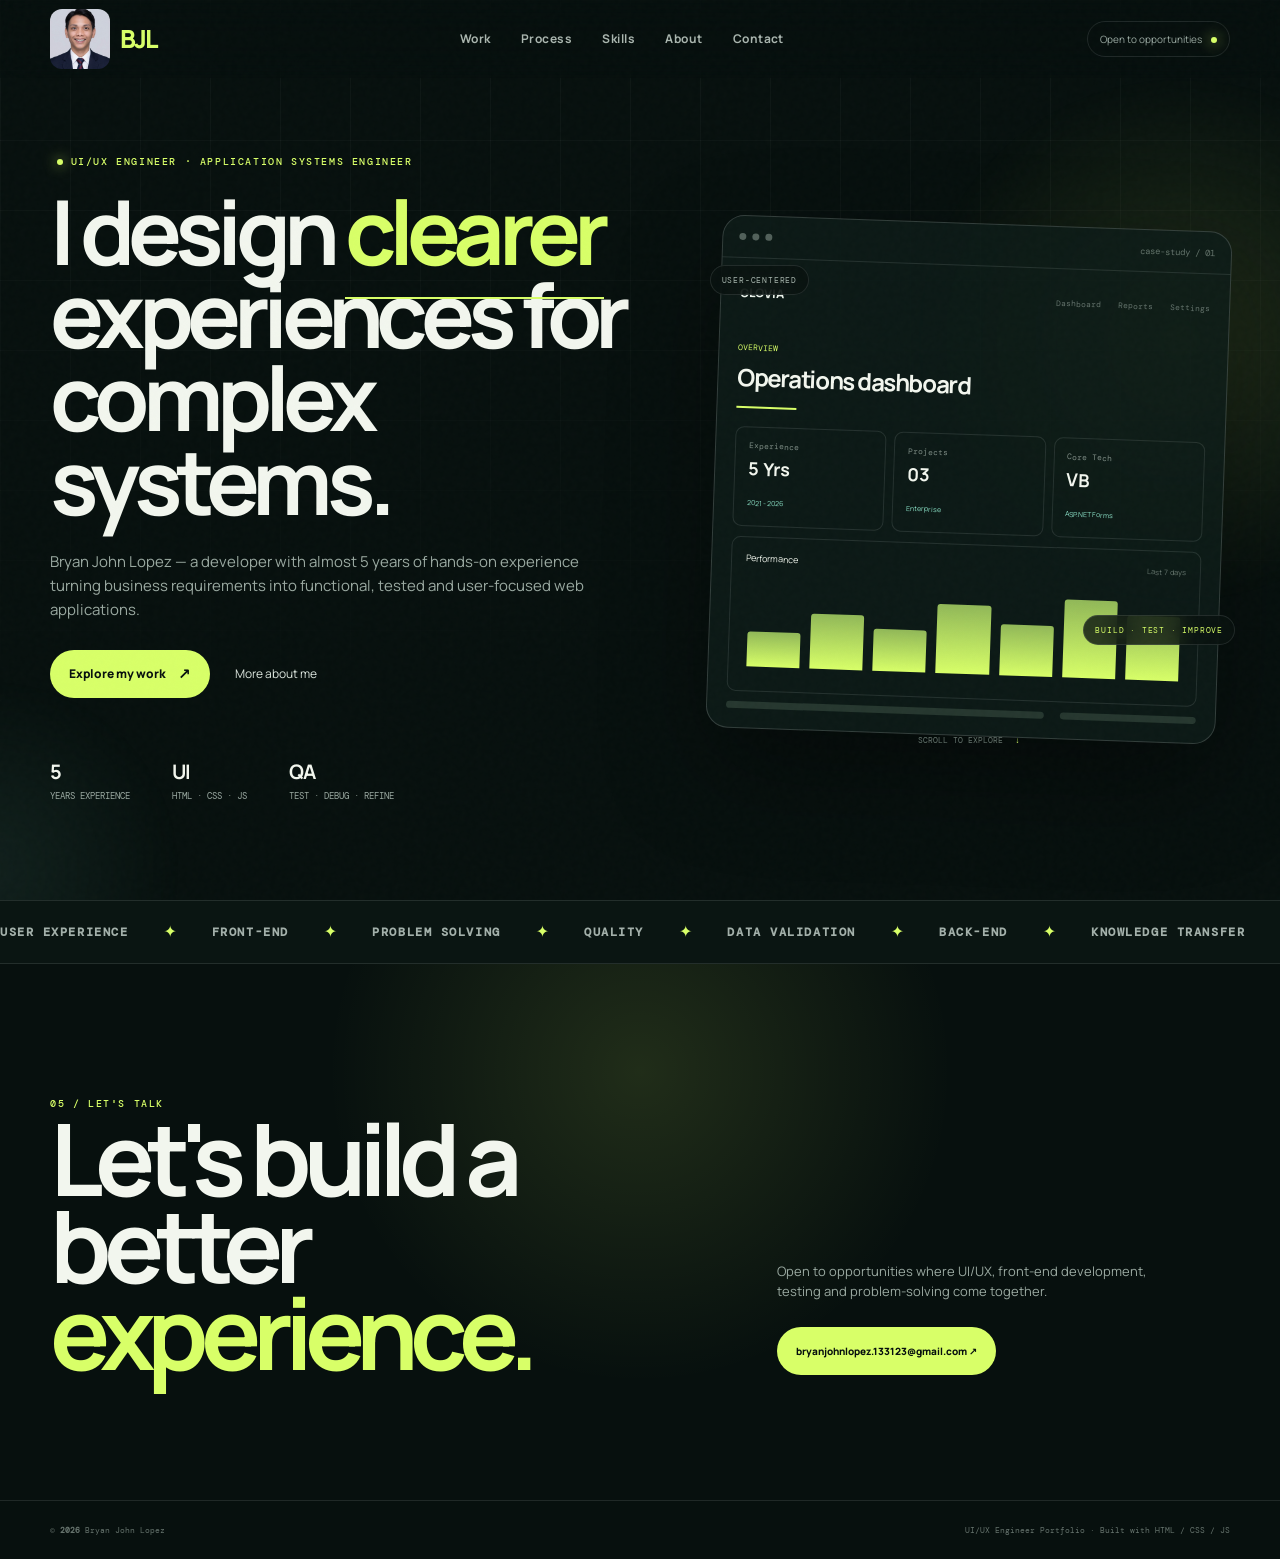
==== index.html @ e5b0832d "first commit" ====
<!DOCTYPE html>
<html lang="en">
  <head>
    <meta charset="utf-8" />
    <meta name="viewport" content="width=device-width,initial-scale=1" />
    <meta
      name="description"
      content="Bryan John Lopez — UI/UX Engineer & Application Systems Engineer portfolio"
    />
    <title>Bryan John Lopez — UI/UX Engineer</title>
    <link rel="preconnect" href="https://fonts.googleapis.com" />
    <link rel="preconnect" href="https://fonts.gstatic.com" crossorigin />
    <link
      href="https://fonts.googleapis.com/css2?family=DM+Mono:wght@400;500&family=Manrope:wght@400;500;600;700;800&display=swap"
      rel="stylesheet"
    />
    <link rel="stylesheet" href="style.css" />
  </head>
  <body>
    <div class="noise"></div>
    <div class="cursor-dot"></div>
    <div class="cursor-ring"></div>

    <header class="header">
      <a class="logo magnetic" href="#home" style="display: inline-flex; align-items: center; gap: 10px; text-decoration: none;">
  <img 
    src="ProperPic.jpeg" 
    alt="Bryan" 
    style="width: 60px !important; height: 60px !important; border-radius: 20% !important; object-fit: cover !important; flex-shrink: 0 !important; display: block !important;"
  />
  <span>BJL</span>
</a>
      <nav class="nav" id="nav">
        <a href="work.html">Work</a><a href="process.html">Process</a
        ><a href="skills.html">Skills</a
        ><a href="about.html" class="text-link">About</a
        ><a href="#contact">Contact</a>
      </nav>
      <a class="header-cta" href="#contact"
        >Open to opportunities <i></i></a>
      <button class="menu" aria-label="Toggle menu">
        <span></span><span></span>
      </button>
    </header>

    <main>
      <section class="hero" id="home">
        <div class="hero-grid-bg"></div>
        <div class="orb orb-a"></div>
        <div class="orb orb-b"></div>
        <div class="container hero-layout">
          <div class="hero-copy reveal">
            <div class="eyebrow">
              <span class="pulse"></span> UI/UX ENGINEER · APPLICATION SYSTEMS
              ENGINEER
            </div>
            <h1>
              I design <span>clearer</span> experiences for complex systems.
            </h1>
            <p class="hero-lead">
              Bryan John Lopez — a developer with almost 5 years of hands-on
              experience turning business requirements into functional, tested
              and user-focused web applications.
            </p>
            <div class="hero-buttons">
              <a class="btn primary magnetic" href="work.html"
                >Explore my work <b>↗</b></a>
              <a class="text-link" href="about.html">More about me</a>
              <a class="text-link" href="process.html"></a>
              <a class="text-link" href="skills.html"></a>
            </div>
            <div class="hero-stats">
              <div><strong>5</strong><span>Years experience</span></div>
              <div><strong>UI</strong><span>HTML · CSS · JS</span></div>
              <div><strong>QA</strong><span>Test · Debug · Refine</span></div>
            </div>
          </div>

          <div class="hero-visual reveal delay-2">
            <div class="floating-label label-one">USER-CENTERED</div>
            <div class="floating-label label-two">BUILD · TEST · IMPROVE</div>
            <div class="device">
              <div class="device-top">
                <span></span><span></span><span></span><em>case-study / 01</em>
              </div>
              <div class="device-screen">
                <div class="screen-nav">
                  <b>GLOVIA</b><span>Dashboard</span><span>Reports</span
                  ><span>Settings</span>
                </div>
                <div class="screen-title">
                  <small>OVERVIEW</small>
                  <h3>Operations dashboard</h3>
                  <i></i>
                </div>
                <div class="screen-metrics">
                  <div>
                    <small>Experience</small>
                    <b>5 Yrs</b>
                    <!-- Mula sa 5 taon mong kabuuang karanasan -->
                    <span>2021 - 2026</span>
                  </div>
                  <div>
                    <small>Projects</small>
                    <b>03</b>
                    <!-- GLOVIA Smart, STRIX, at JKA VIS na hawak mo -->
                    <span>Enterprise</span>
                  </div>
                  <div>
                    <small>Core Tech</small>
                    <b>VB</b>
                    <!-- Pangunahing VB.NET at SQL system capability mo -->
                    <span>ASP.NET Forms</span>
                  </div>
                </div>
                <div class="screen-chart">
                  <div class="chart-head">
                    <span>Performance</span><small>Last 7 days</small>
                  </div>
                  <div class="bars">
                    <i></i><i></i><i></i><i></i><i></i><i></i><i></i>
                  </div>
                </div>
                <div class="screen-row">
                  <span></span><span></span><span></span>
                </div>
              </div>
            </div>
            <div class="scroll-cue">SCROLL TO EXPLORE <span>↓</span></div>
          </div>
        </div>
      </section>

      <section class="marquee">
        <div class="marquee-track">
          <span>USER EXPERIENCE</span><i>✦</i><span>FRONT-END</span><i>✦</i>
          <span>PROBLEM SOLVING</span><i>✦</i><span>QUALITY</span><i>✦</i>
          <span>DATA VALIDATION</span><i>✦</i><span>BACK-END</span><i>✦</i>
          <span>KNOWLEDGE TRANSFER</span><i>✦</i><span>SUPPORT</span><i>✦</i>
          <span>INNOVATIVE</span><i>✦</i><span>USER EXPERIENCE</span><i>✦</i>
        </div>
      </section>
      <section class="contact" id="contact">
        <div class="contact-grid"></div>
        <div class="container contact-inner reveal">
          <div>
            <span class="eyebrow">05 / LET'S TALK</span>
            <h2>Let's build a better<br /><em>experience.</em></h2>
          </div>
          <div>
            <p>
              Open to opportunities where UI/UX, front-end development, testing
              and problem-solving come together.
            </p>
            <a
              class="btn primary magnetic"
              href="mailto:bryanjohnlopez.133123@gmail.com"
              >bryanjohnlopez.133123@gmail.com ↗</a
            >
          </div>
        </div>
      </section>
    </main>

    <footer>
      <div class="container">
        <span>© <b id="year"></b> Bryan John Lopez</span
        ><span>UI/UX Engineer Portfolio · Built with HTML / CSS / JS</span>
      </div>
    </footer>
    <script src="script.js"></script>
  </body>
</html>
---- style.css ----
:root {
    --bg: #07100e;
    --surface: #0d1815;
    --surface2: #12201c;
    --line: rgba(238, 247, 239, .11);
    --text: #f2f6ee;
    --muted: #9aa9a1;
    --green: #d8ff68;
    --green2: #8ce3c8;
    --max: 1180px
}

* {
    box-sizing: border-box;
    margin: 0;
    padding: 0
}

html {
    scroll-behavior: smooth
}

body {
    background: var(--bg);
    color: var(--text);
    font-family: Manrope, system-ui, sans-serif;
    overflow-x: hidden;
    line-height: 1.6
}

.noise {
    position: fixed;
    inset: 0;
    pointer-events: none;
    opacity: .035;
    z-index: 99;
    background-image: url("data:image/svg+xml,%3Csvg viewBox='0 0 180 180' xmlns='http://www.w3.org/2000/svg'%3E%3Cfilter id='n'%3E%3CfeTurbulence type='fractalNoise' baseFrequency='.9' numOctaves='3' stitchTiles='stitch'/%3E%3C/filter%3E%3Crect width='100%25' height='100%25' filter='url(%23n)' opacity='.55'/%3E%3C/svg%3E")
}

.container {
    width: min(var(--max), calc(100% - 48px));
    margin: auto
}

.header {
    position: fixed;
    z-index: 50;
    top: 0;
    left: 0;
    right: 0;
    height: 78px;
    display: flex;
    align-items: center;
    justify-content: space-between;
    padding: 0 max(24px, calc((100vw - var(--max))/2));
    background: rgba(7, 16, 14, .68);
    border-bottom: 1px solid transparent;
    backdrop-filter: blur(18px);
    transition: .3s
}

.header.scrolled {
    border-color: var(--line);
    height: 68px
}

.logo {
    font-size: 25px;
    font-weight: 800;
    letter-spacing: -2px
}

.logo span,
.section-title em,
.process h2 em,
.skills h2 em,
.about h2 em,
.contact h2 em {
    color: var(--green);
    font-style: normal
}

.nav {
    display: flex;
    gap: 30px
}

.nav a {
    color: #aab6af;
    text-decoration: none;
    font-size: 12px;
    font-weight: 700;
    letter-spacing: .04em;
    transition: .25s
}

.nav a:hover {
    color: var(--green)
}

.header-cta {
    font-size: 10px;
    color: var(--muted);
    text-decoration: none;
    border: 1px solid var(--line);
    padding: 9px 12px;
    border-radius: 100px
}

.header-cta i,
.pulse {
    display: inline-block;
    width: 6px;
    height: 6px;
    background: var(--green);
    border-radius: 50%;
    margin-left: 7px;
    box-shadow: 0 0 14px var(--green);
    animation: blink 1.8s infinite
}

.menu {
    display: none;
    background: none;
    border: 0;
    width: 38px
}

.menu span {
    display: block;
    height: 1px;
    background: #fff;
    margin: 6px
}

.hero {
    min-height: 100vh;
    position: relative;
    display: flex;
    align-items: center;
    padding: 150px 0 90px;
    overflow: hidden
}

.hero-grid-bg {
    position: absolute;
    inset: 0;
    background-image: linear-gradient(rgba(255, 255, 255, .035) 1px, transparent 1px), linear-gradient(90deg, rgba(255, 255, 255, .035) 1px, transparent 1px);
    background-size: 70px 70px;
    mask-image: linear-gradient(to bottom, #000, transparent 88%)
}

.orb {
    position: absolute;
    border-radius: 50%;
    filter: blur(1px);
    pointer-events: none
}

.orb-a {
    width: 560px;
    height: 560px;
    right: -180px;
    top: 60px;
    background: radial-gradient(circle, rgba(216, 255, 104, .12), transparent 67%);
    animation: float 9s ease-in-out infinite
}

.orb-b {
    width: 420px;
    height: 420px;
    left: -220px;
    bottom: -180px;
    background: radial-gradient(circle, rgba(140, 227, 200, .08), transparent 65%)
}

.hero-layout {
    display: grid;
    grid-template-columns: 1.05fr .95fr;
    gap: 80px;
    align-items: center;
    position: relative
}

.eyebrow {
    font: 500 10px/1 "DM Mono", monospace;
    letter-spacing: .16em;
    color: var(--green);
    margin-bottom: 22px
}

.hero h1 {
    font-size: clamp(48px, 7vw, 92px);
    line-height: .93;
    letter-spacing: -.075em;
    max-width: 760px
}

.hero h1 span {
    color: var(--green);
    position: relative
}

.hero h1 span:after {
    content: "";
    position: absolute;
    left: 0;
    right: 0;
    bottom: -7px;
    height: 2px;
    background: var(--green);
    transform: scaleX(0);
    transform-origin: left;
    animation: lineIn 1.2s .8s forwards
}

.hero-lead {
    color: var(--muted);
    max-width: 650px;
    font-size: 15px;
    margin: 28px 0
}

.hero-buttons {
    display: flex;
    align-items: center;
    gap: 25px
}

.btn {
    display: inline-flex;
    align-items: center;
    justify-content: center;
    gap: 12px;
    text-decoration: none;
    border-radius: 100px;
    min-height: 48px;
    padding: 0 19px;
    font-size: 12px;
    font-weight: 800;
    transition: .25s
}

.btn.primary {
    background: var(--green);
    color: #07100e
}

.btn.primary:hover {
    transform: translateY(-3px);
    box-shadow: 0 15px 35px rgba(216, 255, 104, .16)
}

.btn b {
    font-size: 15px
}

.text-link {
    color: #dbe4dd;
    text-decoration: none;
    font-size: 12px
}

.text-link span {
    color: var(--green);
    margin-left: 8px
}

.hero-stats {
    display: flex;
    gap: 42px;
    margin-top: 58px
}

.hero-stats div {
    display: grid;
    gap: 1px
}

.hero-stats strong {
    font-size: 20px;
    letter-spacing: -.04em
}

.hero-stats span {
    font-size: 9px;
    color: var(--muted);
    font-family: "DM Mono";
    text-transform: uppercase
}

.hero-visual {
    position: relative;
    min-height: 540px;
    display: flex;
    align-items: center;
    justify-content: center
}

.device {
    width: min(100%, 510px);
    border: 1px solid rgba(255, 255, 255, .16);
    background: rgba(14, 28, 24, .84);
    border-radius: 22px;
    box-shadow: 0 40px 100px rgba(0, 0, 0, .38);
    transform: rotate(2deg);
    transition: transform .5s
}

.device:hover {
    transform: rotate(0) translateY(-8px)
}

.device-top {
    height: 42px;
    border-bottom: 1px solid var(--line);
    display: flex;
    align-items: center;
    gap: 6px;
    padding: 0 16px
}

.device-top span {
    width: 7px;
    height: 7px;
    border-radius: 50%;
    background: #51605a
}

.device-top em {
    margin-left: auto;
    color: #63736b;
    font: 9px "DM Mono";
    font-style: normal
}

.device-screen {
    padding: 19px
}

.screen-nav {
    height: 30px;
    display: flex;
    align-items: center;
    gap: 17px;
    font: 8px "DM Mono";
    color: #64736c
}

.screen-nav b {
    color: #eaf1ea;
    margin-right: auto;
    font: 800 12px Manrope
}

.screen-title {
    padding: 25px 0 18px
}

.screen-title small {
    font: 8px "DM Mono";
    color: var(--green)
}

.screen-title h3 {
    font-size: 24px;
    letter-spacing: -.06em
}

.screen-title i {
    display: block;
    width: 60px;
    height: 2px;
    background: var(--green);
    margin-top: 10px
}

.screen-metrics {
    display: grid;
    grid-template-columns: repeat(3, 1fr);
    gap: 8px
}

.screen-metrics div {
    border: 1px solid var(--line);
    padding: 13px;
    border-radius: 9px
}

.screen-metrics small {
    display: block;
    color: #7f8d86;
    font: 8px "DM Mono"
}

.screen-metrics b {
    display: block;
    font-size: 18px;
    margin: 4px 0
}

.screen-metrics span {
    font-size: 7px;
    color: var(--green2)
}

.screen-chart {
    margin-top: 10px;
    border: 1px solid var(--line);
    border-radius: 9px;
    padding: 14px;
    height: 155px
}

.chart-head {
    display: flex;
    justify-content: space-between;
    font-size: 9px
}

.chart-head small {
    color: #65746d
}

.bars {
    height: 100px;
    display: flex;
    align-items: end;
    gap: 10px;
    padding: 12px 4px 0
}

.bars i {
    flex: 1;
    background: linear-gradient(to top, var(--green), #91b858);
    border-radius: 3px 3px 0 0;
    animation: bars 1.4s ease both
}

.bars i:nth-child(1) {
    height: 40%;
    animation-delay: .1s
}

.bars i:nth-child(2) {
    height: 62%;
    animation-delay: .2s
}

.bars i:nth-child(3) {
    height: 48%;
    animation-delay: .3s
}

.bars i:nth-child(4) {
    height: 78%;
    animation-delay: .4s
}

.bars i:nth-child(5) {
    height: 58%;
    animation-delay: .5s
}

.bars i:nth-child(6) {
    height: 88%;
    animation-delay: .6s
}

.bars i:nth-child(7) {
    height: 72%;
    animation-delay: .7s
}

.screen-row {
    display: flex;
    gap: 8px;
    margin-top: 10px
}

.screen-row span {
    height: 7px;
    background: #26372f;
    border-radius: 5px
}

.screen-row span:first-child {
    width: 70%
}

.screen-row span:last-child {
    width: 30%
}

.floating-label {
    position: absolute;
    font: 8px "DM Mono";
    letter-spacing: .1em;
    border: 1px solid var(--line);
    padding: 9px 11px;
    background: rgba(9, 18, 15, .8);
    backdrop-filter: blur(10px);
    color: #a8b6ae;
    border-radius: 100px;
    z-index: 2
}

.label-one {
    top: 55px;
    left: 2px;
    animation: float 5s ease-in-out infinite
}

.label-two {
    right: -5px;
    bottom: 105px;
    color: var(--green)
}

.scroll-cue {
    position: absolute;
    bottom: 5px;
    left: 50%;
    transform: translateX(-50%);
    font: 8px "DM Mono";
    color: #65746d;
    white-space: nowrap
}

.scroll-cue span {
    color: var(--green);
    margin-left: 7px
}

.marquee {
    overflow: hidden;
    border-block: 1px solid var(--line);
    background: #0a1512;
    padding: 18px 0
}

.marquee-track {
    display: flex;
    gap: 35px;
    width: max-content;
    animation: marquee 24s linear infinite;
    align-items: center
}

.marquee span {
    font: 700 12px "DM Mono";
    color: #a3b0aa;
    letter-spacing: .13em
}

.marquee i {
    color: var(--green);
    font-style: normal
}

.section {
    padding: 135px 0
}

.section-top {
    display: flex;
    justify-content: space-between;
    align-items: center;
    border-top: 1px solid var(--line);
    padding-top: 15px;
    margin-bottom: 58px
}

.section-no {
    font: 500 10px "DM Mono";
    color: var(--green)
}

.section-top p {
    font-size: 11px;
    color: var(--muted);
    max-width: 360px
}

.section-title h2 {
    font-size: clamp(43px, 6vw, 76px);
    line-height: .95;
    letter-spacing: -.07em;
    margin-bottom: 65px
}

.case {
    border: 1px solid var(--line);
    background: linear-gradient(145deg, #0d1916, #09110f);
    border-radius: 25px;
    overflow: hidden
}

.featured {
    display: grid;
    grid-template-columns: 1.2fr .8fr;
    margin-bottom: 20px
}

.case-visual {
    min-height: 470px;
    position: relative;
    overflow: hidden;
    background: #0a1512;
    display: flex;
    align-items: center;
    justify-content: center;
    padding: 38px
}

.visual-glow {
    position: absolute;
    width: 500px;
    height: 500px;
    background: radial-gradient(circle, rgba(216, 255, 104, .12), transparent 65%);
    animation: float 8s ease-in-out infinite
}

.erp-window {
    width: 100%;
    max-width: 610px;
    position: relative;
    border: 1px solid rgba(255, 255, 255, .14);
    border-radius: 15px;
    background: #101e19;
    box-shadow: 0 35px 70px #0008;
    overflow: hidden;
    transform: rotate(-2deg);
    transition: .5s
}

.case:hover .erp-window {
    transform: rotate(0) scale(1.015)
}

.erp-header {
    height: 44px;
    border-bottom: 1px solid var(--line);
    display: flex;
    align-items: center;
    padding: 0 14px;
    font-size: 9px
}

.erp-header b {
    font-size: 11px
}

.erp-header b small {
    color: var(--green);
    font-size: 7px
}

.erp-header span {
    margin-left: auto;
    color: #77857e;
    font: 8px "DM Mono"
}

.erp-header i {
    margin-left: 12px;
    color: #75827b
}

.erp-main {
    display: grid;
    grid-template-columns: 45px 1fr
}

.erp-main aside {
    border-right: 1px solid var(--line);
    padding: 14px 12px
}

.erp-main aside b {
    display: grid;
    place-items: center;
    width: 22px;
    height: 22px;
    border-radius: 6px;
    background: var(--green);
    color: #0a130f;
    font-size: 8px;
    margin-bottom: 25px
}

.erp-main aside span {
    display: block;
    width: 18px;
    height: 5px;
    background: #26362f;
    border-radius: 4px;
    margin: 17px 0
}

.erp-main aside .active {
    background: var(--green)
}

.erp-content {
    padding: 22px
}

.tiny-label {
    font: 7px "DM Mono";
    color: var(--green)
}

.erp-content h4 {
    font-size: 22px;
    letter-spacing: -.06em;
    margin: 4px 0 18px
}

.erp-cards {
    display: grid;
    grid-template-columns: repeat(3, 1fr);
    gap: 7px
}

.erp-cards div {
    padding: 10px;
    border: 1px solid var(--line);
    border-radius: 7px
}

.erp-cards small {
    display: block;
    font: 7px "DM Mono";
    color: #718079
}

.erp-cards b {
    display: block;
    font-size: 16px
}

.erp-cards i {
    font: 7px "DM Mono";
    color: var(--green2);
    font-style: normal
}

.erp-bottom {
    display: grid;
    grid-template-columns: 1.3fr .7fr;
    gap: 8px;
    margin-top: 8px
}

.line-chart,
.task-list {
    border: 1px solid var(--line);
    border-radius: 7px;
    padding: 10px
}

.line-chart small,
.task-list small {
    font: 7px "DM Mono";
    color: #718079
}

.fake-lines {
    height: 105px;
    display: flex;
    align-items: end;
    gap: 8px
}

.fake-lines i {
    flex: 1;
    background: linear-gradient(to top, rgba(216, 255, 104, .75), rgba(216, 255, 104, .1));
    border-radius: 3px 3px 0 0
}

.fake-lines i:nth-child(1) {
    height: 35%
}

.fake-lines i:nth-child(2) {
    height: 55%
}

.fake-lines i:nth-child(3) {
    height: 48%
}

.fake-lines i:nth-child(4) {
    height: 70%
}

.fake-lines i:nth-child(5) {
    height: 58%
}

.fake-lines i:nth-child(6) {
    height: 82%
}

.task-list span {
    display: flex;
    justify-content: space-between;
    font-size: 7px;
    color: #8d9a94;
    margin-top: 12px
}

.task-list span i {
    width: 5px;
    height: 5px;
    background: var(--green);
    border-radius: 50%;
    margin: 4px 6px 0 0
}

.task-list span b {
    color: #dce5df;
    margin-left: auto
}

.visual-note {
    position: absolute;
    bottom: 19px;
    left: 22px;
    font: 8px "DM Mono";
    color: #586860
}

.case-info {
    padding: 42px 40px
}

.tags {
    display: flex;
    gap: 7px;
    flex-wrap: wrap;
    margin-bottom: 18px
}

.tags span {
    font: 8px "DM Mono";
    color: #8d9b94;
    border: 1px solid var(--line);
    padding: 6px 8px;
    border-radius: 100px
}

.case-info h3 {
    font-size: 32px;
    letter-spacing: -.06em
}

.case-info>p {
    font-size: 13px;
    color: var(--muted);
    margin: 14px 0 25px
}

.case-points {
    display: grid;
    gap: 14px
}

.case-points div {
    display: grid;
    grid-template-columns: 27px 1fr;
    gap: 7px;
    border-top: 1px solid var(--line);
    padding-top: 12px
}

.case-points b {
    font: 9px "DM Mono";
    color: var(--green)
}

.case-points span {
    font-size: 10px;
    color: #c2cec7
}

.stack {
    border-top: 1px solid var(--line);
    margin-top: 26px;
    padding-top: 15px;
    font: 8px/1.7 "DM Mono";
    color: var(--green2)
}

.two-cases {
    display: grid;
    grid-template-columns: 1fr 1fr;
    gap: 20px
}

.compact .case-visual {
    min-height: 310px
}

.strix-visual {
    display: grid;
    align-content: center;
    gap: 9px
}

.profile-card,
.check {
    width: 100%;
    max-width: 390px;
    border: 1px solid var(--line);
    background: #101e19;
    border-radius: 10px;
    padding: 14px;
    display: flex;
    align-items: center
}

.profile-card .avatar {
    width: 40px;
    height: 40px;
    border-radius: 10px;
    display: grid;
    place-items: center;
    background: var(--green);
    color: #0a110e;
    font-weight: 900;
    margin-right: 10px
}

.profile-card b {
    display: block;
    font-size: 12px
}

.profile-card small {
    display: block;
    font-size: 7px;
    color: #75837c
}

.profile-card>span {
    margin-left: auto;
    color: var(--green);
    border: 1px solid var(--line);
    border-radius: 50%;
    width: 20px;
    height: 20px;
    text-align: center
}

.check {
    justify-content: space-between;
    font-size: 8px;
    color: #819089
}

.check b {
    font: 8px "DM Mono";
    color: var(--green)
}

.jka-visual {
    display: grid;
    place-items: center
}

.terminal {
    width: 100%;
    max-width: 430px;
    border: 1px solid var(--line);
    border-radius: 11px;
    background: #07100e;
    box-shadow: 0 30px 60px #0007;
    overflow: hidden;
    position: relative;
    z-index: 1
}

.term-head {
    height: 36px;
    padding: 0 12px;
    display: flex;
    align-items: center;
    justify-content: space-between;
    border-bottom: 1px solid var(--line);
    font: 8px "DM Mono";
    color: #73817a
}

.term-head b {
    color: var(--green)
}

.terminal p {
    font: 10px "DM Mono";
    padding: 9px 13px;
    color: #a9b5ae
}

.terminal p i {
    color: #4f6158;
    font-style: normal;
    margin-right: 12px
}

.terminal .success {
    color: var(--green)
}

.code-orbit {
    position: absolute;
    width: 210px;
    height: 210px;
    border: 1px solid rgba(216, 255, 104, .16);
    border-radius: 50%;
    animation: spin 14s linear infinite
}

.process {
    background: #0a1512;
    border-block: 1px solid var(--line)
}

.process-grid {
    display: grid;
    grid-template-columns: .8fr 1.2fr;
    gap: 100px
}

.process-intro h2 {
    font-size: clamp(45px, 6vw, 76px);
    line-height: .9;
    letter-spacing: -.07em
}

.process-intro p {
    max-width: 430px;
    color: var(--muted);
    font-size: 13px;
    margin-top: 28px
}

.steps {
    border-top: 1px solid var(--line)
}

.step {
    display: grid;
    grid-template-columns: 50px 1fr;
    gap: 25px;
    padding: 27px 0;
    border-bottom: 1px solid var(--line);
    transition: .3s
}

.step>span {
    font: 9px "DM Mono";
    color: var(--green)
}

.step h3 {
    font-size: 18px;
    letter-spacing: -.03em
}

.step p {
    font-size: 11px;
    color: var(--muted);
    max-width: 500px;
    margin-top: 6px
}

.step:hover {
    padding-left: 12px
}

.skills-layout {
    display: grid;
    grid-template-columns: .8fr 1.2fr;
    gap: 80px
}

.skills h2 {
    font-size: clamp(45px, 6vw, 75px);
    line-height: .9;
    letter-spacing: -.07em
}

.skill-cloud {
    display: flex;
    flex-wrap: wrap;
    gap: 9px;
    align-content: start
}

.skill-cloud span {
    border: 1px solid var(--line);
    padding: 10px 13px;
    border-radius: 100px;
    font-size: 10px;
    color: #aab6af;
    background: rgba(255, 255, 255, .02);
    transition: .25s
}

.skill-cloud span:hover {
    border-color: var(--green);
    color: var(--green);
    transform: translateY(-3px)
}

.skill-cloud .big {
    font-size: 14px;
    color: #e4ebe5
}

.skill-cloud .accent {
    color: var(--green);
    border-color: rgba(216, 255, 104, .25)
}

.about {
    background: #0a1512;
    border-block: 1px solid var(--line)
}

.about-layout {
    display: grid;
    grid-template-columns: 1fr 1fr;
    gap: 100px
}

.about h2 {
    font-size: clamp(44px, 5vw, 66px);
    line-height: .93;
    letter-spacing: -.07em
}

.about-copy>p {
    font-size: 14px;
    color: var(--muted);
    margin-bottom: 18px
}

.education {
    margin-top: 35px;
    border-top: 1px solid var(--line)
}

.education div {
    padding: 15px 0;
    border-bottom: 1px solid var(--line);
    display: grid;
    gap: 2px
}

.education small {
    font: 8px "DM Mono";
    color: var(--green)
}

.education b {
    font-size: 12px
}

.education span {
    font-size: 9px;
    color: #77857e
}

.contact {
    position: relative;
    overflow: hidden;
    padding: 125px 0
}

.contact:before {
    content: "";
    position: absolute;
    width: 650px;
    height: 650px;
    border-radius: 50%;
    left: 50%;
    top: 20%;
    transform: translate(-50%, -50%);
    background: radial-gradient(circle, rgba(216, 255, 104, .12), transparent 68%)
}

.contact-inner {
    position: relative;
    display: grid;
    grid-template-columns: 1fr .7fr;
    gap: 80px;
    align-items: end
}

.contact h2 {
    font-size: clamp(55px, 8vw, 100px);
    line-height: .87;
    letter-spacing: -.08em
}

.contact-inner>div:last-child p {
    color: var(--muted);
    font-size: 13px;
    margin-bottom: 25px;
    max-width: 370px
}

.contact-inner .btn {
    font-size: 10px
}

.contact-inner .btn.primary {
    word-break: break-all
}

footer {
    border-top: 1px solid var(--line);
    padding: 24px 0;
    color: #66736d;
    font: 8px "DM Mono"
}

footer .container {
    display: flex;
    justify-content: space-between
}

.reveal {
    opacity: 0;
    transform: translateY(35px);
    transition: opacity .8s ease, transform .8s cubic-bezier(.2, .7, .2, 1)
}

.reveal.show {
    opacity: 1;
    transform: none
}

.delay-1 {
    transition-delay: .12s
}

.delay-2 {
    transition-delay: .22s
}

@keyframes blink {

    0%,
    100% {
        opacity: 1
    }

    50% {
        opacity: .3
    }
}

@keyframes float {

    0%,
    100% {
        transform: translateY(0)
    }

    50% {
        transform: translateY(-13px)
    }
}

@keyframes lineIn {
    to {
        transform: scaleX(1)
    }
}

@keyframes bars {
    from {
        height: 0 !important
    }
}

@keyframes marquee {
    to {
        transform: translateX(-50%)
    }
}

@keyframes spin {
    to {
        transform: rotate(360deg)
    }
}

@media(max-width:950px) {

    .hero-layout,
    .process-grid,
    .skills-layout,
    .about-layout,
    .featured {
        grid-template-columns: 1fr
    }

    .hero-layout {
        gap: 40px
    }

    .hero-visual {
        min-height: 480px
    }

    .process-grid,
    .skills-layout,
    .about-layout {
        gap: 50px
    }

    .two-cases {
        grid-template-columns: 1fr
    }

    .contact-inner {
        grid-template-columns: 1fr
    }

    .header-cta {
        display: none
    }

    .nav {
        gap: 18px
    }

    .featured .case-visual {
        min-height: 420px
    }
}

@media(max-width:680px) {
    .container {
        width: min(var(--max), calc(100% - 28px))
    }

    .header {
        height: 64px;
        padding: 0 14px
    }

    .nav {
        display: none;
        position: absolute;
        top: 64px;
        left: 0;
        right: 0;
        padding: 18px 20px;
        background: rgba(7, 16, 14, .98);
        border-bottom: 1px solid var(--line);
        flex-direction: column
    }

    .nav.open {
        display: flex
    }

    .menu {
        display: block
    }

    .hero {
        padding-top: 120px
    }

    .hero h1 {
        font-size: clamp(45px, 14vw, 68px)
    }

    .hero-stats {
        gap: 20px;
        flex-wrap: wrap
    }

    .hero-visual {
        min-height: 400px
    }

    .device {
        transform: none
    }

    .floating-label {
        display: none
    }

    .screen-nav span {
        display: none
    }

    .section {
        padding: 90px 0
    }

    .section-top {
        display: block
    }

    .section-top p {
        margin-top: 13px
    }

    .section-title h2 {
        font-size: 45px
    }

    .case-info {
        padding: 28px 22px
    }

    .case-visual {
        padding: 20px
    }

    .erp-content {
        padding: 14px
    }

    .erp-cards {
        grid-template-columns: 1fr
    }

    .erp-bottom {
        grid-template-columns: 1fr
    }

    .line-chart {
        display: none
    }

    .compact .case-visual {
        min-height: 290px
    }

    .process-intro h2,
    .skills h2,
    .about h2 {
        font-size: 50px
    }

    .contact {
        padding: 90px 0
    }

    .contact h2 {
        font-size: 62px
    }

    footer .container {
        display: block
    }

    footer span {
        display: block;
        margin: 5px 0
    }
}
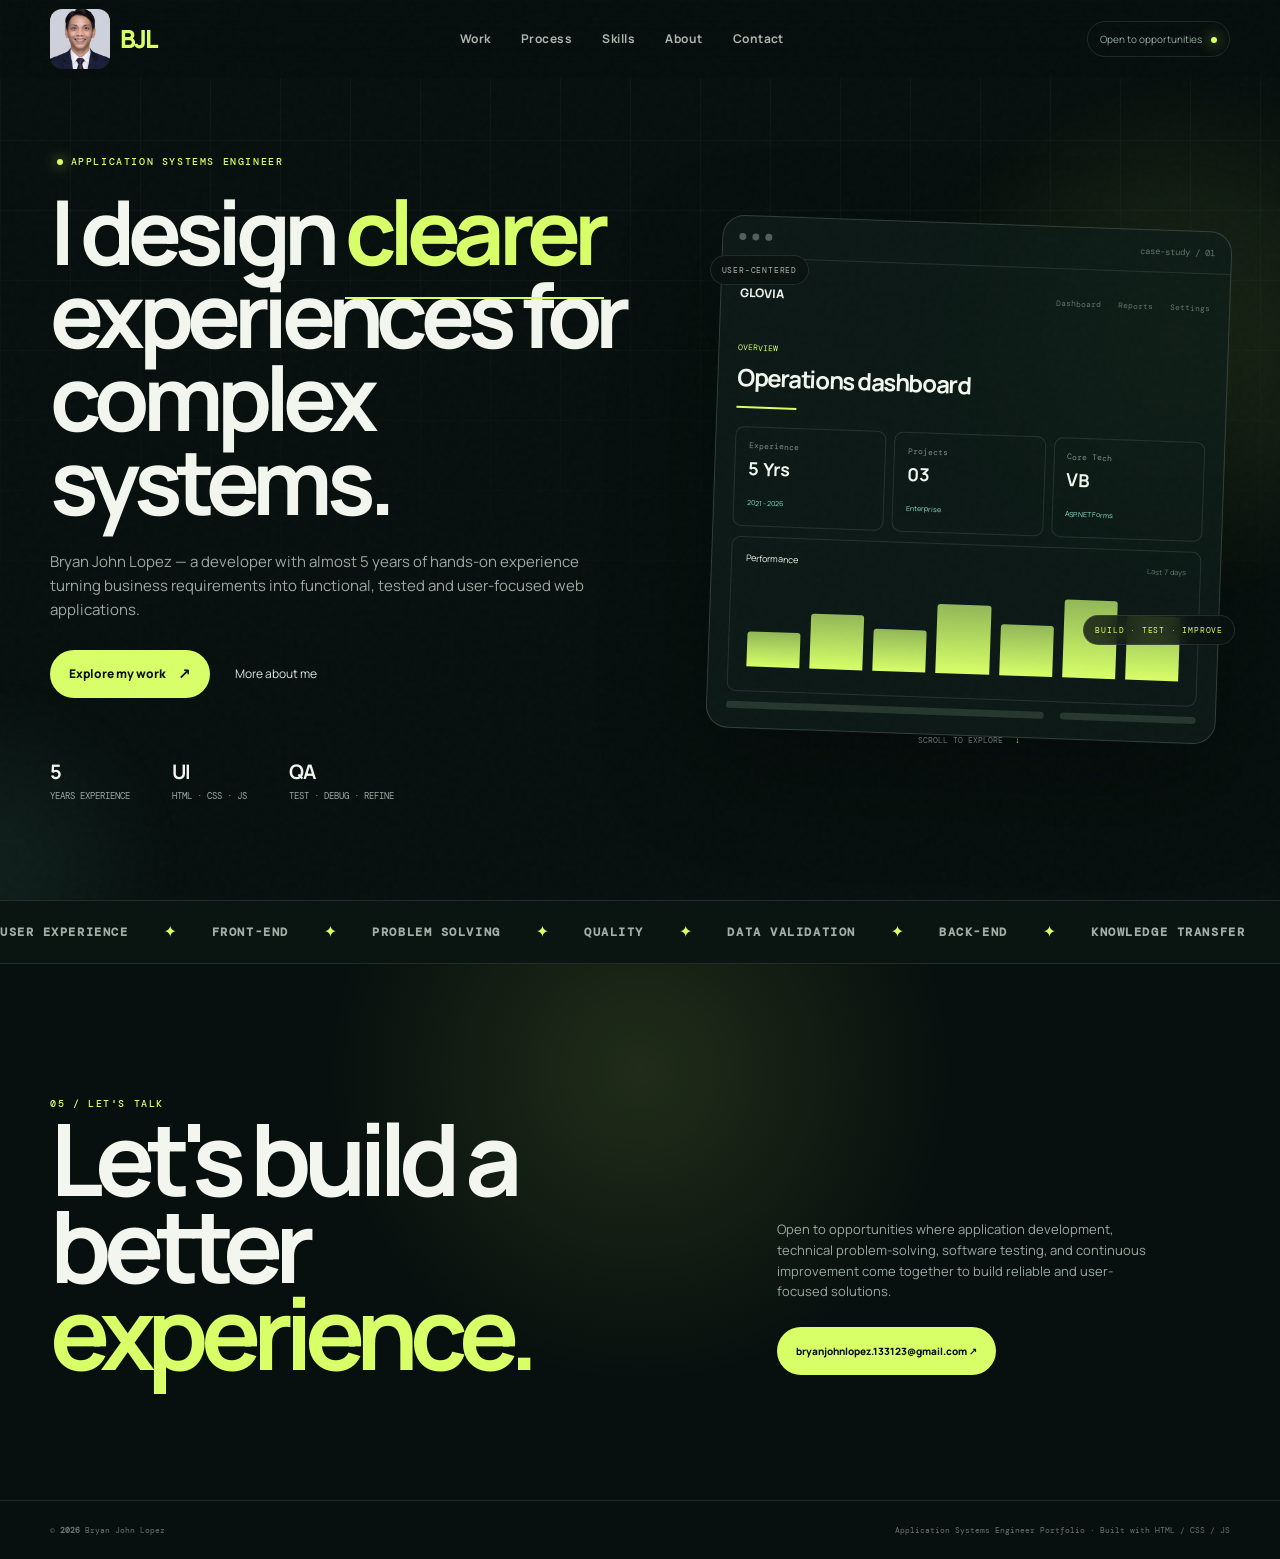
==== commit a540b715: "Feat: Modernize UI design layouts, update styling rules, and expand README documentation" ====
--- a/index.html
+++ b/index.html
@@ -22,22 +22,37 @@
     <div class="cursor-ring"></div>
 
     <header class="header">
-      <a class="logo magnetic" href="#home" style="display: inline-flex; align-items: center; gap: 10px; text-decoration: none;">
-  <img 
-    src="ProperPic.jpeg" 
-    alt="Bryan" 
-    style="width: 60px !important; height: 60px !important; border-radius: 20% !important; object-fit: cover !important; flex-shrink: 0 !important; display: block !important;"
-  />
-  <span>BJL</span>
-</a>
+      <a
+        class="logo magnetic"
+        href="#home"
+        style="
+          display: inline-flex;
+          align-items: center;
+          gap: 10px;
+          text-decoration: none;
+        "
+      >
+        <img
+          src="ProperPic.jpeg"
+          alt="Bryan"
+          style="
+            width: 60px !important;
+            height: 60px !important;
+            border-radius: 20% !important;
+            object-fit: cover !important;
+            flex-shrink: 0 !important;
+            display: block !important;
+          "
+        />
+        <span>BJL</span>
+      </a>
       <nav class="nav" id="nav">
         <a href="work.html">Work</a><a href="process.html">Process</a
         ><a href="skills.html">Skills</a
         ><a href="about.html" class="text-link">About</a
         ><a href="#contact">Contact</a>
       </nav>
-      <a class="header-cta" href="#contact"
-        >Open to opportunities <i></i></a>
+      <a class="header-cta" href="#contact">Open to opportunities <i></i></a>
       <button class="menu" aria-label="Toggle menu">
         <span></span><span></span>
       </button>
@@ -51,8 +66,7 @@
         <div class="container hero-layout">
           <div class="hero-copy reveal">
             <div class="eyebrow">
-              <span class="pulse"></span> UI/UX ENGINEER · APPLICATION SYSTEMS
-              ENGINEER
+              <span class="pulse"></span> APPLICATION SYSTEMS ENGINEER
             </div>
             <h1>
               I design <span>clearer</span> experiences for complex systems.
@@ -64,7 +78,8 @@
             </p>
             <div class="hero-buttons">
               <a class="btn primary magnetic" href="work.html"
-                >Explore my work <b>↗</b></a>
+                >Explore my work <b>↗</b></a
+              >
               <a class="text-link" href="about.html">More about me</a>
               <a class="text-link" href="process.html"></a>
               <a class="text-link" href="skills.html"></a>
@@ -149,8 +164,9 @@
           </div>
           <div>
             <p>
-              Open to opportunities where UI/UX, front-end development, testing
-              and problem-solving come together.
+              Open to opportunities where application development, technical
+              problem-solving, software testing, and continuous improvement come
+              together to build reliable and user-focused solutions.
             </p>
             <a
               class="btn primary magnetic"
@@ -165,7 +181,7 @@
     <footer>
       <div class="container">
         <span>© <b id="year"></b> Bryan John Lopez</span
-        ><span>UI/UX Engineer Portfolio · Built with HTML / CSS / JS</span>
+        ><span>Application Systems Engineer Portfolio · Built with HTML / CSS / JS</span>
       </div>
     </footer>
     <script src="script.js"></script>
--- a/style.css
+++ b/style.css
@@ -506,7 +506,7 @@
 }
 
 .label-one {
-    top: 55px;
+    top: 45px;
     left: 2px;
     animation: float 5s ease-in-out infinite
 }
